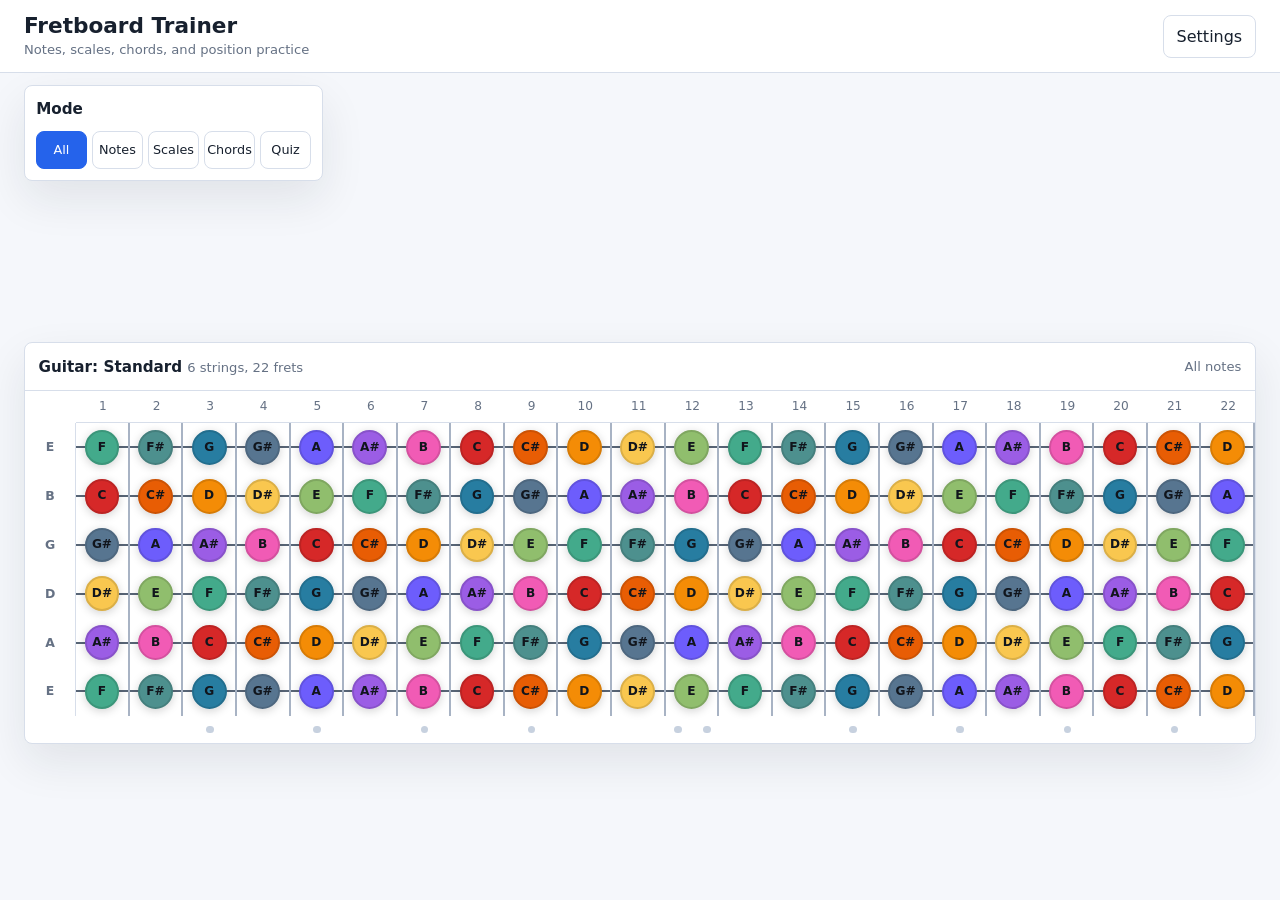
==== index.html @ 0c599ba5 "Add initial implementation of Fretboard Trainer web app - Create index.html with basic structure and" ====
<!doctype html>
<html lang="en">
  <head>
    <meta charset="utf-8">
    <meta name="viewport" content="width=device-width, initial-scale=1">
    <meta name="theme-color" content="#181b22">
    <meta name="description" content="A fast local-first fretboard trainer for guitar, bass, ukulele, and custom stringed instruments.">
    <title>Fretboard Trainer</title>
    <link rel="manifest" href="manifest.webmanifest">
    <link rel="stylesheet" href="styles.css">
    <link rel="icon" href="data:image/svg+xml,%3Csvg xmlns='http://www.w3.org/2000/svg' viewBox='0 0 128 128'%3E%3Crect width='128' height='128' rx='24' fill='%23181b22'/%3E%3Cpath d='M20 39h88M20 55h88M20 73h88M20 89h88' stroke='%23f5f7fb' stroke-width='5' stroke-linecap='round'/%3E%3Cpath d='M35 28v72M59 28v72M83 28v72' stroke='%2395d5b2' stroke-width='4' stroke-linecap='round'/%3E%3Ccircle cx='59' cy='55' r='10' fill='%23ffb703'/%3E%3C/svg%3E">
  </head>
  <body>
    <fretboard-app></fretboard-app>
    <script src="app.js" type="module"></script>
  </body>
</html>
---- styles.css ----
:root {
  color-scheme: light;
  --bg: #f5f7fb;
  --surface: #ffffff;
  --surface-2: #eef2f7;
  --text: #17202e;
  --muted: #657184;
  --border: #d7deea;
  --accent: #2563eb;
  --accent-text: #ffffff;
  --string: #465568;
  --fret: #a8b3c4;
  --marker: #c7d1df;
  --danger: #dc2626;
  --success: #15803d;
  --warning: #b45309;
  --shadow: 0 18px 45px rgba(25, 34, 49, 0.09);
  --radius: 8px;
  --tap: 42px;
  --note-c: #d62828;
  --note-cs: #e85d04;
  --note-d: #f48c06;
  --note-ds: #f9c74f;
  --note-e: #90be6d;
  --note-f: #43aa8b;
  --note-fs: #4d908e;
  --note-g: #277da1;
  --note-gs: #577590;
  --note-a: #6d5dfc;
  --note-as: #9b5de5;
  --note-b: #f15bb5;
}

[data-theme="dark"] {
  color-scheme: dark;
  --bg: #11151c;
  --surface: #181e28;
  --surface-2: #222a36;
  --text: #f4f7fb;
  --muted: #a9b4c2;
  --border: #313b4d;
  --accent: #7dd3fc;
  --accent-text: #0c1118;
  --string: #d6dee9;
  --fret: #5e6b7e;
  --marker: #3a4556;
  --danger: #fb7185;
  --success: #86efac;
  --warning: #fbbf24;
  --shadow: 0 18px 45px rgba(0, 0, 0, 0.22);
}

* {
  box-sizing: border-box;
}

html {
  min-height: 100%;
  background: var(--bg);
}

body {
  min-height: 100vh;
  margin: 0;
  background: var(--bg);
  color: var(--text);
  font-family: Inter, ui-sans-serif, system-ui, -apple-system, BlinkMacSystemFont, "Segoe UI", sans-serif;
  line-height: 1.45;
}

button,
input,
select {
  font: inherit;
}

button,
select,
input[type="text"],
input[type="number"] {
  min-height: var(--tap);
  border: 1px solid var(--border);
  border-radius: var(--radius);
  background: var(--surface);
  color: var(--text);
}

button,
select {
  cursor: pointer;
}

button {
  display: inline-flex;
  align-items: center;
  justify-content: center;
  gap: 0.4rem;
  padding: 0.55rem 0.8rem;
}

button.primary,
button[aria-pressed="true"] {
  border-color: var(--accent);
  background: var(--accent);
  color: var(--accent-text);
}

button.danger {
  border-color: color-mix(in srgb, var(--danger), var(--border) 35%);
  color: var(--danger);
}

button:disabled {
  cursor: not-allowed;
  opacity: 0.55;
}

input,
select {
  width: 100%;
  padding: 0.5rem 0.65rem;
}

label {
  display: grid;
  gap: 0.3rem;
  color: var(--muted);
  font-size: 0.82rem;
  font-weight: 650;
}

:focus-visible {
  outline: 3px solid color-mix(in srgb, var(--accent), transparent 45%);
  outline-offset: 2px;
}

.app-shell {
  display: grid;
  grid-template-rows: auto 1fr;
  min-height: 100vh;
}

.topbar {
  display: flex;
  align-items: center;
  justify-content: space-between;
  gap: 1rem;
  padding: 0.85rem clamp(0.8rem, 2.5vw, 1.5rem);
  border-bottom: 1px solid var(--border);
  background: var(--surface);
  position: sticky;
  top: 0;
  z-index: 5;
}

.brand {
  min-width: 0;
}

.brand h1 {
  margin: 0;
  font-size: clamp(1.05rem, 2vw, 1.35rem);
  line-height: 1.1;
}

.brand p {
  margin: 0.15rem 0 0;
  color: var(--muted);
  font-size: 0.82rem;
}

.top-actions {
  display: flex;
  align-items: center;
  gap: 0.45rem;
}

.content {
  display: grid;
  grid-template-columns: minmax(0, 1fr);
  gap: 0.75rem;
  width: 100%;
  padding: 0.75rem clamp(0.75rem, 2.4vw, 1.5rem) 1.2rem;
}

.controls {
  display: grid;
  grid-template-columns: repeat(auto-fit, minmax(260px, 1fr));
  align-content: start;
  gap: 0.75rem;
}

.panel {
  border: 1px solid var(--border);
  border-radius: var(--radius);
  background: var(--surface);
  box-shadow: var(--shadow);
  padding: 0.7rem;
}

.panel h2,
.panel h3 {
  margin: 0 0 0.7rem;
  font-size: 0.95rem;
}

.compact-grid {
  display: grid;
  grid-template-columns: repeat(2, minmax(0, 1fr));
  gap: 0.65rem;
}

.row {
  display: flex;
  align-items: center;
  gap: 0.55rem;
}

.row > * {
  min-width: 0;
}

.button-row,
.chip-row {
  display: flex;
  flex-wrap: wrap;
  gap: 0.45rem;
}

.segmented {
  display: grid;
  grid-template-columns: repeat(5, minmax(0, 1fr));
  gap: 0.35rem;
}

.segmented button {
  min-height: 38px;
  padding-inline: 0.35rem;
  font-size: 0.8rem;
}

.strings-editor {
  display: grid;
  gap: 0.45rem;
  margin-top: 0.7rem;
}

.string-row {
  display: grid;
  grid-template-columns: 3.6rem minmax(0, 1fr) auto;
  align-items: end;
  gap: 0.45rem;
}

.string-row span {
  align-self: center;
  color: var(--muted);
  font-size: 0.8rem;
}

.note-grid {
  display: grid;
  grid-template-columns: repeat(6, minmax(0, 1fr));
  gap: 0.4rem;
}

.note-chip {
  min-height: 38px;
  padding: 0.4rem;
  border-color: color-mix(in srgb, var(--note-color), var(--border) 55%);
}

.note-chip[aria-pressed="true"] {
  background: var(--note-color);
  border-color: var(--note-color);
  color: #11151c;
  font-weight: 800;
}

.workspace {
  display: grid;
  min-width: 0;
  align-content: start;
  gap: 0.75rem;
}

.fretboard-card {
  border: 1px solid var(--border);
  border-radius: var(--radius);
  background: var(--surface);
  box-shadow: var(--shadow);
  min-width: 0;
  overflow: hidden;
}

.fretboard-toolbar {
  display: flex;
  align-items: center;
  justify-content: space-between;
  gap: 0.75rem;
  padding: 0.75rem 0.85rem;
  border-bottom: 1px solid var(--border);
}

.fretboard-toolbar strong {
  font-size: 0.95rem;
}

.fretboard-toolbar span {
  color: var(--muted);
  font-size: 0.82rem;
}

.fretboard-scroll {
  overflow-x: auto;
  overscroll-behavior-x: contain;
}

.fretboard {
  --fret-count: 22;
  --fret-columns: 22;
  --string-count: 6;
  display: grid;
  grid-template-columns: 3.2rem repeat(var(--fret-columns), minmax(42px, 1fr));
  grid-template-rows: 2rem repeat(var(--string-count), minmax(3.05rem, 1fr)) 1.7rem;
  min-width: min(100%, calc(3.2rem + var(--fret-count) * 42px));
  position: relative;
  isolation: isolate;
}

.fret-number,
.string-name,
.position,
.marker-cell {
  display: grid;
  place-items: center;
}

.fret-number {
  color: var(--muted);
  font-size: 0.76rem;
  border-bottom: 1px solid var(--border);
}

.string-name {
  color: var(--muted);
  font-size: 0.78rem;
  font-weight: 800;
  padding-inline: 0.25rem;
  border-right: 1px solid var(--border);
}

.position {
  min-width: 42px;
  min-height: 3.05rem;
  position: relative;
  border-right: 2px solid var(--fret);
}

.position::before {
  content: "";
  position: absolute;
  left: 0;
  right: 0;
  top: 50%;
  height: 2px;
  transform: translateY(-50%);
  background: var(--string);
  opacity: 0.9;
  z-index: -1;
}

.position.open {
  border-left: 4px solid var(--text);
}

.position button {
  width: 2.18rem;
  height: 2.18rem;
  min-height: 0;
  padding: 0;
  border-radius: 999px;
  border: 2px solid color-mix(in srgb, var(--note-color), #000 12%);
  background: var(--note-color);
  color: #11151c;
  font-size: 0.76rem;
  font-weight: 850;
  box-shadow: 0 2px 10px rgba(0, 0, 0, 0.18);
}

.position button.hidden-note {
  background: var(--surface-2);
  border-color: var(--border);
  color: transparent;
  box-shadow: none;
}

.position button.root {
  outline: 3px solid var(--text);
  outline-offset: 2px;
}

.position button.selected {
  transform: scale(1.08);
  outline: 3px solid var(--accent);
  outline-offset: 2px;
}

.position button.correct {
  background: var(--success);
  border-color: var(--success);
  color: #07110a;
}

.position button.incorrect {
  background: var(--danger);
  border-color: var(--danger);
  color: #21070b;
}

.position button.missed {
  background: var(--warning);
  border-color: var(--warning);
  color: #180f03;
}

.position.empty button {
  visibility: hidden;
}

.marker-cell {
  position: relative;
}

.marker-cell.single::before,
.marker-cell.double::before,
.marker-cell.double::after {
  content: "";
  width: 0.48rem;
  height: 0.48rem;
  border-radius: 999px;
  background: var(--marker);
}

.marker-cell.double {
  grid-template-columns: repeat(2, auto);
  gap: 0.28rem;
}

.quiz-status {
  display: grid;
  gap: 0.45rem;
  color: var(--muted);
}

.score {
  font-weight: 800;
  color: var(--text);
}

.stat-grid {
  display: grid;
  grid-template-columns: repeat(3, minmax(0, 1fr));
  gap: 0.45rem;
}

.stat {
  border: 1px solid var(--border);
  border-radius: var(--radius);
  padding: 0.45rem;
  background: var(--surface-2);
}

.stat b {
  display: block;
  color: var(--text);
}

.modal-backdrop {
  position: fixed;
  inset: 0;
  z-index: 20;
  display: grid;
  place-items: center;
  padding: 1rem;
  background: rgba(4, 8, 15, 0.62);
}

.settings-modal {
  width: min(760px, 100%);
  max-height: min(88vh, 760px);
  overflow: auto;
  border: 1px solid var(--border);
  border-radius: var(--radius);
  background: var(--surface);
  color: var(--text);
  box-shadow: 0 28px 80px rgba(0, 0, 0, 0.32);
  padding: 0.9rem;
}

.modal-header {
  display: flex;
  align-items: center;
  justify-content: space-between;
  gap: 0.75rem;
  margin-bottom: 0.75rem;
}

.modal-header h2 {
  margin: 0;
  font-size: 1.05rem;
}

.display-settings {
  display: flex;
  flex-wrap: wrap;
  gap: 0.5rem;
  margin-bottom: 0.75rem;
}

.settings-modal .panel {
  box-shadow: none;
  padding: 0;
  border: 0;
}

.sr-only {
  position: absolute;
  width: 1px;
  height: 1px;
  padding: 0;
  margin: -1px;
  overflow: hidden;
  clip: rect(0, 0, 0, 0);
  white-space: nowrap;
  border: 0;
}

@media (max-width: 900px) {
  .controls {
    grid-template-columns: repeat(2, minmax(0, 1fr));
  }

  .controls > * {
    min-width: 0;
  }
}

@media (max-width: 640px) {
  .topbar {
    align-items: flex-start;
    flex-direction: column;
  }

  .top-actions,
  .controls {
    width: 100%;
  }

  .controls,
  .compact-grid,
  .segmented {
    grid-template-columns: 1fr;
  }

  .note-grid {
    grid-template-columns: repeat(4, minmax(0, 1fr));
  }

  .fretboard {
    grid-template-columns: 2.6rem repeat(var(--fret-columns), minmax(38px, 1fr));
  }
}

@media (orientation: landscape) and (max-height: 620px) {
  .topbar {
    position: static;
    padding-block: 0.55rem;
  }

  .content {
    padding-block: 0.55rem;
  }

  .panel {
    padding: 0.55rem;
  }

  .fretboard {
    grid-template-rows: 1.55rem repeat(var(--string-count), minmax(2.45rem, 1fr)) 1.3rem;
  }

  .position {
    min-height: 2.45rem;
  }
}

@media (prefers-reduced-motion: reduce) {
  *,
  *::before,
  *::after {
    scroll-behavior: auto !important;
    transition-duration: 0.001ms !important;
    animation-duration: 0.001ms !important;
  }
}
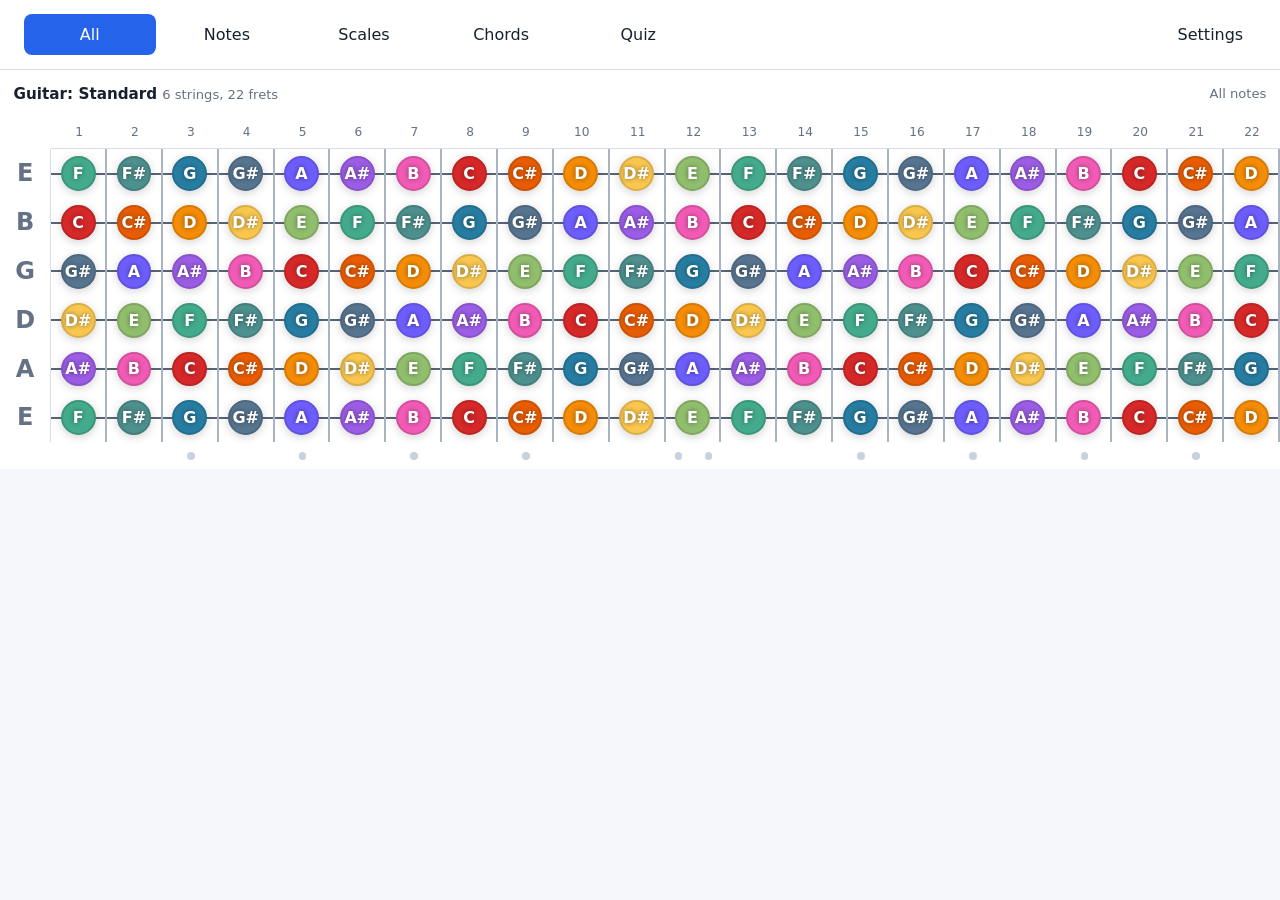
==== commit 789ab438: "Refactor project structure and update metadata for Axe branding" ====
--- a/index.html
+++ b/index.html
@@ -1,14 +1,16 @@
 <!doctype html>
 <html lang="en">
   <head>
-    <meta charset="utf-8">
-    <meta name="viewport" content="width=device-width, initial-scale=1">
-    <meta name="theme-color" content="#181b22">
-    <meta name="description" content="A fast local-first fretboard trainer for guitar, bass, ukulele, and custom stringed instruments.">
-    <title>Fretboard Trainer</title>
-    <link rel="manifest" href="manifest.webmanifest">
-    <link rel="stylesheet" href="styles.css">
-    <link rel="icon" href="data:image/svg+xml,%3Csvg xmlns='http://www.w3.org/2000/svg' viewBox='0 0 128 128'%3E%3Crect width='128' height='128' rx='24' fill='%23181b22'/%3E%3Cpath d='M20 39h88M20 55h88M20 73h88M20 89h88' stroke='%23f5f7fb' stroke-width='5' stroke-linecap='round'/%3E%3Cpath d='M35 28v72M59 28v72M83 28v72' stroke='%2395d5b2' stroke-width='4' stroke-linecap='round'/%3E%3Ccircle cx='59' cy='55' r='10' fill='%23ffb703'/%3E%3C/svg%3E">
+    <meta charset="utf-8" />
+    <meta name="viewport" content="width=device-width, initial-scale=1" />
+    <meta name="theme-color" content="#181b22" />
+    <meta name="description" content="A fast local-first fretboard trainer for guitar, bass, ukulele, and custom stringed instruments." />
+    <title>Axe - Fretboard Trainer</title>
+    <link rel="manifest" href="manifest.webmanifest" />
+    <link rel="stylesheet" href="styles.css" />
+    <link
+      rel="icon"
+      href="data:image/svg+xml,%3Csvg xmlns='http://www.w3.org/2000/svg' viewBox='0 0 128 128'%3E%3Crect width='128' height='128' rx='24' fill='%23181b22'/%3E%3Cpath d='M20 39h88M20 55h88M20 73h88M20 89h88' stroke='%23f5f7fb' stroke-width='5' stroke-linecap='round'/%3E%3Cpath d='M35 28v72M59 28v72M83 28v72' stroke='%2395d5b2' stroke-width='4' stroke-linecap='round'/%3E%3Ccircle cx='59' cy='55' r='10' fill='%23ffb703'/%3E%3C/svg%3E" />
   </head>
   <body>
     <fretboard-app></fretboard-app>
--- a/styles.css
+++ b/styles.css
@@ -64,7 +64,14 @@
   margin: 0;
   background: var(--bg);
   color: var(--text);
-  font-family: Inter, ui-sans-serif, system-ui, -apple-system, BlinkMacSystemFont, "Segoe UI", sans-serif;
+  font-family:
+    Inter,
+    ui-sans-serif,
+    system-ui,
+    -apple-system,
+    BlinkMacSystemFont,
+    "Segoe UI",
+    sans-serif;
   line-height: 1.45;
 }
 
@@ -153,20 +160,14 @@
   z-index: 5;
 }
 
-.brand {
-  min-width: 0;
-}
-
-.brand h1 {
-  margin: 0;
-  font-size: clamp(1.05rem, 2vw, 1.35rem);
-  line-height: 1.1;
-}
-
-.brand p {
-  margin: 0.15rem 0 0;
-  color: var(--muted);
-  font-size: 0.82rem;
+.topbar mode-selector {
+  display: block;
+  flex: 1 1 auto;
+  min-width: min(100%, 320px);
+}
+
+.topbar button {
+  border: none;
 }
 
 .top-actions {
@@ -176,11 +177,7 @@
 }
 
 .content {
-  display: grid;
-  grid-template-columns: minmax(0, 1fr);
-  gap: 0.75rem;
   width: 100%;
-  padding: 0.75rem clamp(0.75rem, 2.4vw, 1.5rem) 1.2rem;
 }
 
 .controls {
@@ -190,9 +187,11 @@
   gap: 0.75rem;
 }
 
+.controls > :empty {
+  display: none;
+}
+
 .panel {
-  border: 1px solid var(--border);
-  border-radius: var(--radius);
   background: var(--surface);
   box-shadow: var(--shadow);
   padding: 0.7rem;
@@ -202,6 +201,10 @@
 .panel h3 {
   margin: 0 0 0.7rem;
   font-size: 0.95rem;
+}
+
+.panel h2 {
+  display: none;
 }
 
 .compact-grid {
@@ -231,12 +234,21 @@
   display: grid;
   grid-template-columns: repeat(5, minmax(0, 1fr));
   gap: 0.35rem;
+  width: min(680px, 100%);
 }
 
 .segmented button {
   min-height: 38px;
   padding-inline: 0.35rem;
-  font-size: 0.8rem;
+}
+
+note-filter,
+scale-panel,
+chord-panel,
+quiz-panel,
+tuning-panel,
+fretboard-view {
+  display: block;
 }
 
 .strings-editor {
@@ -260,7 +272,7 @@
 
 .note-grid {
   display: grid;
-  grid-template-columns: repeat(6, minmax(0, 1fr));
+  grid-template-columns: repeat(12, minmax(0, 1fr));
   gap: 0.4rem;
 }
 
@@ -273,7 +285,8 @@
 .note-chip[aria-pressed="true"] {
   background: var(--note-color);
   border-color: var(--note-color);
-  color: #11151c;
+  color: #fff;
+  text-shadow: 0px 0px 5px #0000007b;
   font-weight: 800;
 }
 
@@ -285,10 +298,7 @@
 }
 
 .fretboard-card {
-  border: 1px solid var(--border);
-  border-radius: var(--radius);
   background: var(--surface);
-  box-shadow: var(--shadow);
   min-width: 0;
   overflow: hidden;
 }
@@ -299,7 +309,6 @@
   justify-content: space-between;
   gap: 0.75rem;
   padding: 0.75rem 0.85rem;
-  border-bottom: 1px solid var(--border);
 }
 
 .fretboard-toolbar strong {
@@ -344,7 +353,7 @@
 
 .string-name {
   color: var(--muted);
-  font-size: 0.78rem;
+  font-size: 1.5rem;
   font-weight: 800;
   padding-inline: 0.25rem;
   border-right: 1px solid var(--border);
@@ -382,10 +391,11 @@
   border-radius: 999px;
   border: 2px solid color-mix(in srgb, var(--note-color), #000 12%);
   background: var(--note-color);
-  color: #11151c;
-  font-size: 0.76rem;
+  color: #ffffff;
+  font-size: 1rem;
   font-weight: 850;
   box-shadow: 0 2px 10px rgba(0, 0, 0, 0.18);
+  text-shadow: 0px 0px 5px #0000007b;
 }
 
 .position button.hidden-note {
@@ -536,16 +546,6 @@
   border: 0;
 }
 
-@media (max-width: 900px) {
-  .controls {
-    grid-template-columns: repeat(2, minmax(0, 1fr));
-  }
-
-  .controls > * {
-    min-width: 0;
-  }
-}
-
 @media (max-width: 640px) {
   .topbar {
     align-items: flex-start;
@@ -553,13 +553,13 @@
   }
 
   .top-actions,
+  .topbar mode-selector,
   .controls {
     width: 100%;
   }
 
   .controls,
-  .compact-grid,
-  .segmented {
+  .compact-grid {
     grid-template-columns: 1fr;
   }
 
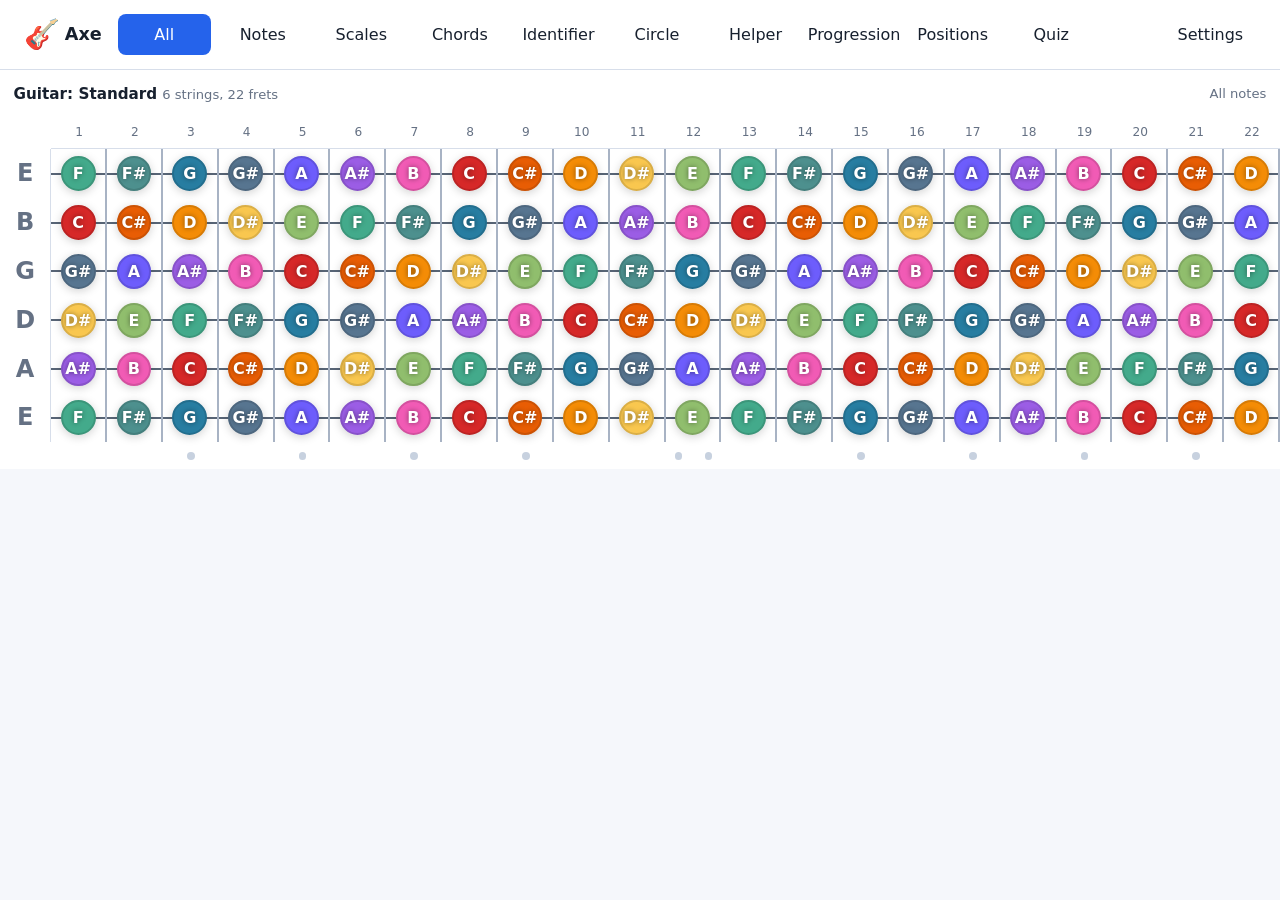
==== commit f6abe3fb: "Add mode labels and improve UI for mobile display; update cache version and styles" ====
--- a/index.html
+++ b/index.html
@@ -5,15 +5,15 @@
     <meta name="viewport" content="width=device-width, initial-scale=1" />
     <meta name="theme-color" content="#181b22" />
     <meta name="description" content="A fast local-first fretboard trainer for guitar, bass, ukulele, and custom stringed instruments." />
-    <title>Axe - Fretboard Trainer</title>
+    <title>Axe</title>
     <link rel="manifest" href="manifest.webmanifest" />
-    <link rel="stylesheet" href="styles.css" />
+    <link rel="stylesheet" href="styles.css?v=9" />
     <link
       rel="icon"
-      href="data:image/svg+xml,%3Csvg xmlns='http://www.w3.org/2000/svg' viewBox='0 0 128 128'%3E%3Crect width='128' height='128' rx='24' fill='%23181b22'/%3E%3Cpath d='M20 39h88M20 55h88M20 73h88M20 89h88' stroke='%23f5f7fb' stroke-width='5' stroke-linecap='round'/%3E%3Cpath d='M35 28v72M59 28v72M83 28v72' stroke='%2395d5b2' stroke-width='4' stroke-linecap='round'/%3E%3Ccircle cx='59' cy='55' r='10' fill='%23ffb703'/%3E%3C/svg%3E" />
+      href="data:image/svg+xml,<svg xmlns=%22http://www.w3.org/2000/svg%22 viewBox=%220 0 100 100%22><text y=%22.9em%22 font-size=%2290%22>🎸</text></svg>" />
   </head>
   <body>
     <fretboard-app></fretboard-app>
-    <script src="app.js" type="module"></script>
+    <script src="app.js?v=9" type="module"></script>
   </body>
 </html>
--- a/styles.css
+++ b/styles.css
@@ -62,6 +62,7 @@
 body {
   min-height: 100vh;
   margin: 0;
+  overflow-x: hidden;
   background: var(--bg);
   color: var(--text);
   font-family:
@@ -160,6 +161,43 @@
   z-index: 5;
 }
 
+.brand {
+  display: inline-flex;
+  align-items: center;
+  flex: 0 0 auto;
+  gap: 0.55rem;
+  color: var(--text);
+  font-weight: 800;
+}
+
+.brand-mark {
+  display: inline-grid;
+  width: 2rem;
+  height: 2rem;
+  place-items: center;
+  color: var(--accent-text);
+  font-size: 1.8rem;
+  line-height: 1;
+}
+
+.brand-name {
+  font-size: 1.1rem;
+  letter-spacing: 0;
+}
+
+.brand-name-mobile {
+  display: none;
+}
+
+.top-menu {
+  display: flex;
+  align-items: center;
+  justify-content: flex-end;
+  flex: 1 1 auto;
+  min-width: 0;
+  gap: 1rem;
+}
+
 .topbar mode-selector {
   display: block;
   flex: 1 1 auto;
@@ -176,8 +214,26 @@
   gap: 0.45rem;
 }
 
+.menu-toggle {
+  display: none;
+  width: var(--tap);
+  height: var(--tap);
+  padding: 0;
+  flex: 0 0 auto;
+}
+
+.menu-toggle span {
+  display: block;
+  width: 1.25rem;
+  height: 2px;
+  border-radius: 999px;
+  background: currentColor;
+}
+
 .content {
   width: 100%;
+  min-width: 0;
+  max-width: 100%;
 }
 
 .controls {
@@ -185,6 +241,7 @@
   grid-template-columns: repeat(auto-fit, minmax(260px, 1fr));
   align-content: start;
   gap: 0.75rem;
+  max-width: 100%;
 }
 
 .controls > :empty {
@@ -232,9 +289,9 @@
 
 .segmented {
   display: grid;
-  grid-template-columns: repeat(5, minmax(0, 1fr));
+  grid-template-columns: repeat(10, minmax(0, 1fr));
   gap: 0.35rem;
-  width: min(680px, 100%);
+  width: min(980px, 100%);
 }
 
 .segmented button {
@@ -245,10 +302,23 @@
 note-filter,
 scale-panel,
 chord-panel,
+chord-identifier-panel,
+circle-of-fifths-panel,
+chord-helper-panel,
+progression-builder-panel,
+position-panel,
 quiz-panel,
 tuning-panel,
 fretboard-view {
   display: block;
+}
+
+fretboard-view,
+.fretboard-card,
+.fretboard-scroll {
+  width: 100%;
+  min-width: 0;
+  max-width: 100%;
 }
 
 .strings-editor {
@@ -307,6 +377,7 @@
   display: flex;
   align-items: center;
   justify-content: space-between;
+  flex-wrap: wrap;
   gap: 0.75rem;
   padding: 0.75rem 0.85rem;
 }
@@ -357,6 +428,42 @@
   font-weight: 800;
   padding-inline: 0.25rem;
   border-right: 1px solid var(--border);
+}
+
+.string-name.open-selected {
+  background: color-mix(in srgb, var(--accent), var(--surface) 78%);
+  color: var(--text);
+  box-shadow: inset -4px 0 0 var(--accent);
+}
+
+.string-name.identifier-headstock {
+  width: 100%;
+  height: 100%;
+  min-height: 3.05rem;
+  border: 0;
+  border-right: 1px solid var(--border);
+  border-radius: 0;
+  background: transparent;
+  box-shadow: none;
+  cursor: pointer;
+}
+
+.string-name.identifier-headstock:hover,
+.string-name.identifier-headstock:focus-visible {
+  background: var(--surface-2);
+  color: var(--text);
+}
+
+.string-name.identifier-headstock.open-selected {
+  background: color-mix(in srgb, var(--accent), var(--surface) 78%);
+  color: var(--text);
+  box-shadow: inset -4px 0 0 var(--accent);
+}
+
+.string-name.muted-selected {
+  background: color-mix(in srgb, var(--danger), var(--surface) 82%);
+  color: var(--text);
+  box-shadow: inset -4px 0 0 var(--danger);
 }
 
 .position {
@@ -410,10 +517,45 @@
   outline-offset: 2px;
 }
 
+.position.position-boundary {
+  box-shadow:
+    inset 3px 0 0 var(--accent),
+    inset -3px 0 0 var(--accent);
+}
+
+.position.position-in-range {
+  background: color-mix(in srgb, var(--accent), transparent 92%);
+}
+
+.position.position-out-of-range button,
+.position button.position-muted {
+  opacity: 0.38;
+  filter: saturate(0.55);
+}
+
+.position button.position-root {
+  outline-color: var(--accent);
+  box-shadow:
+    0 2px 10px rgba(0, 0, 0, 0.18),
+    0 0 0 4px color-mix(in srgb, var(--accent), transparent 70%);
+}
+
+.position button.position-interval {
+  font-size: 0.82rem;
+  letter-spacing: 0;
+}
+
 .position button.selected {
   transform: scale(1.08);
   outline: 3px solid var(--accent);
   outline-offset: 2px;
+}
+
+.position button.identifier-selected {
+  background: var(--accent);
+  border-color: var(--accent);
+  color: var(--accent-text);
+  text-shadow: none;
 }
 
 .position button.correct {
@@ -461,6 +603,526 @@
   display: grid;
   gap: 0.45rem;
   color: var(--muted);
+}
+
+.helper-list,
+.toggle-row {
+  margin-top: 0.75rem;
+}
+
+.helper-list {
+  display: grid;
+  gap: 0.45rem;
+}
+
+.helper-list strong {
+  font-size: 0.85rem;
+}
+
+.info-chip {
+  display: inline-flex;
+  align-items: center;
+  min-height: 2rem;
+  border: 1px solid var(--border);
+  border-radius: var(--radius);
+  background: var(--surface-2);
+  padding: 0.25rem 0.5rem;
+  color: var(--text);
+  font-size: 0.85rem;
+  font-weight: 750;
+}
+
+.toggle-row {
+  grid-template-columns: auto minmax(0, 1fr);
+  align-items: center;
+  color: var(--text);
+}
+
+.toggle-row input {
+  width: 1.1rem;
+  min-height: 1.1rem;
+  margin: 0;
+}
+
+.circle-panel {
+  grid-column: 1 / -1;
+}
+
+.circle-layout {
+  display: grid;
+  grid-template-columns: minmax(260px, 420px) minmax(280px, 1fr);
+  align-items: center;
+  gap: clamp(0.85rem, 2vw, 1.3rem);
+}
+
+.circle-diagram {
+  width: min(100%, 420px);
+  aspect-ratio: 1;
+  display: block;
+  margin-inline: auto;
+}
+
+.circle-ring,
+.circle-inner-ring {
+  fill: none;
+  stroke: var(--border);
+  stroke-width: 2;
+}
+
+.circle-inner-ring {
+  stroke-dasharray: 5 6;
+}
+
+.circle-key {
+  cursor: pointer;
+  color: var(--text);
+}
+
+.circle-key circle {
+  fill: var(--surface);
+  stroke: var(--border);
+  stroke-width: 2;
+  transition:
+    fill 160ms ease,
+    stroke 160ms ease,
+    transform 160ms ease;
+}
+
+.circle-key .minor-node {
+  fill: var(--surface-2);
+}
+
+.circle-key text {
+  fill: currentColor;
+  font-size: 1rem;
+  font-weight: 850;
+  pointer-events: none;
+}
+
+.circle-key .minor-label {
+  fill: var(--muted);
+  font-size: 0.68rem;
+  font-weight: 800;
+}
+
+.circle-key:hover circle,
+.circle-key:focus-visible circle {
+  stroke: var(--accent);
+}
+
+.circle-key.selected {
+  color: var(--accent-text);
+}
+
+.circle-key.selected circle {
+  fill: var(--accent);
+  stroke: var(--accent);
+}
+
+.circle-key.selected .minor-node {
+  fill: color-mix(in srgb, var(--accent), var(--surface) 18%);
+}
+
+.circle-key.selected .minor-label {
+  fill: var(--accent-text);
+}
+
+.circle-center-title,
+.circle-center-key {
+  fill: var(--muted);
+  font-weight: 800;
+}
+
+.circle-center-title {
+  font-size: 0.78rem;
+  text-transform: uppercase;
+}
+
+.circle-center-key {
+  fill: var(--text);
+  font-size: 2rem;
+}
+
+.key-summary {
+  display: grid;
+  gap: 0.65rem;
+}
+
+.summary-grid {
+  display: grid;
+  grid-template-columns: repeat(2, minmax(0, 1fr));
+  gap: 0.65rem;
+}
+
+.summary-block {
+  display: grid;
+  gap: 0.28rem;
+  border: 1px solid var(--border);
+  border-radius: var(--radius);
+  background: var(--surface-2);
+  padding: 0.65rem;
+}
+
+.summary-block.wide {
+  grid-column: 1 / -1;
+}
+
+.summary-block span {
+  color: var(--muted);
+  font-size: 0.78rem;
+  font-weight: 750;
+}
+
+.summary-block strong {
+  color: var(--text);
+  font-size: 0.95rem;
+}
+
+.chord-grid {
+  display: grid;
+  grid-template-columns: repeat(auto-fit, minmax(5.5rem, 1fr));
+  gap: 0.35rem;
+}
+
+.summary-chords {
+  display: flex;
+  flex-wrap: wrap;
+  gap: 0.4rem;
+}
+
+.chord-grid button,
+.summary-chords button {
+  display: flex;
+  align-items: center;
+  justify-content: space-between;
+  gap: 0.45rem;
+  border: 1px solid var(--border);
+  border-radius: var(--radius);
+  background: var(--surface);
+  padding: 0.38rem 0.48rem;
+  color: var(--text);
+  font-size: 0.85rem;
+  font-weight: 850;
+}
+
+.summary-chords button {
+  min-height: 2.25rem;
+}
+
+.chord-grid button[aria-pressed="true"],
+.summary-chords button[aria-pressed="true"] {
+  border-color: var(--accent);
+  background: var(--accent);
+  color: var(--accent-text);
+}
+
+.chord-grid b,
+.summary-chords b {
+  color: var(--muted);
+}
+
+.chord-grid button[aria-pressed="true"] b,
+.summary-chords button[aria-pressed="true"] b {
+  color: var(--accent-text);
+}
+
+.summary-block .summary-chords span,
+.summary-block .chord-grid span {
+  color: inherit;
+  font-size: inherit;
+  font-weight: inherit;
+}
+
+.chord-helper-panel {
+  grid-column: 1 / -1;
+}
+
+.progression-builder-panel {
+  grid-column: 1 / -1;
+}
+
+.position-panel {
+  grid-column: 1 / -1;
+}
+
+.chord-identifier-panel {
+  grid-column: 1 / -1;
+}
+
+.identifier-results,
+.identifier-facts,
+.identifier-alternatives,
+.identifier-saved {
+  display: grid;
+  gap: 0.55rem;
+}
+
+.identifier-alternatives p {
+  color: var(--muted);
+  font-size: 0.82rem;
+}
+
+.identifier-facts {
+  grid-template-columns: repeat(4, minmax(0, 1fr));
+}
+
+.identifier-alternatives {
+  border: 1px solid var(--border);
+  border-radius: var(--radius);
+  background: var(--surface-2);
+  padding: 0.55rem;
+}
+
+.identifier-alternatives strong {
+  font-size: 0.85rem;
+}
+
+.identifier-alternatives ol,
+.identifier-alternatives p {
+  margin: 0.35rem 0 0;
+}
+
+.identifier-alternatives ol {
+  padding-left: 1.25rem;
+}
+
+.identifier-actions {
+  margin-top: 0.75rem;
+}
+
+.identifier-saved > strong {
+  font-size: 0.85rem;
+}
+
+.position-controls {
+  grid-template-columns: repeat(5, minmax(140px, 1fr));
+}
+
+.position-toggle-row {
+  margin-top: 0.75rem;
+}
+
+.helper-controls {
+  grid-template-columns: repeat(4, minmax(160px, 1fr));
+}
+
+.function-strip {
+  display: grid;
+  grid-template-columns: repeat(4, minmax(0, 1fr));
+  gap: 0.45rem;
+  margin-top: 0.75rem;
+}
+
+.function-strip span {
+  border: 1px solid var(--border);
+  border-radius: var(--radius);
+  background: var(--surface-2);
+  padding: 0.5rem;
+  color: var(--muted);
+  font-size: 0.8rem;
+  font-weight: 700;
+}
+
+.progression-list {
+  display: grid;
+  grid-template-columns: repeat(auto-fit, minmax(280px, 1fr));
+  gap: 0.65rem;
+  margin-top: 0.75rem;
+}
+
+.progression-card {
+  display: grid;
+  gap: 0.55rem;
+  border: 1px solid var(--border);
+  border-radius: var(--radius);
+  background: var(--surface);
+  padding: 0.7rem;
+}
+
+.progression-head {
+  display: flex;
+  align-items: center;
+  justify-content: space-between;
+  gap: 0.55rem;
+}
+
+.progression-head strong {
+  font-size: 0.96rem;
+}
+
+.progression-head span {
+  border: 1px solid var(--border);
+  border-radius: var(--radius);
+  background: var(--surface-2);
+  padding: 0.18rem 0.42rem;
+  color: var(--muted);
+  font-size: 0.76rem;
+  font-weight: 800;
+}
+
+.progression-chords {
+  display: flex;
+  flex-wrap: wrap;
+  gap: 0.4rem;
+}
+
+.progression-chords button {
+  min-width: 3.2rem;
+  min-height: 2.25rem;
+  border: 1px solid color-mix(in srgb, var(--accent), var(--border) 55%);
+  border-radius: var(--radius);
+  background: color-mix(in srgb, var(--accent), var(--surface) 86%);
+  padding: 0.35rem 0.48rem;
+  text-align: center;
+  color: var(--text);
+  font-weight: 850;
+}
+
+.progression-chords button[aria-pressed="true"] {
+  border-color: var(--accent);
+  background: var(--accent);
+  color: var(--accent-text);
+}
+
+.progression-card p {
+  margin: 0;
+  color: var(--text);
+  font-size: 0.9rem;
+}
+
+.progression-meta {
+  display: grid;
+  gap: 0.4rem;
+  margin: 0;
+}
+
+.progression-meta div {
+  display: grid;
+  gap: 0.1rem;
+}
+
+.progression-meta dt {
+  color: var(--muted);
+  font-size: 0.74rem;
+  font-weight: 800;
+}
+
+.progression-meta dd {
+  margin: 0;
+  color: var(--text);
+  font-size: 0.84rem;
+}
+
+.progression-controls {
+  grid-template-columns: repeat(2, minmax(160px, 1fr));
+}
+
+.builder-chord-row {
+  display: grid;
+  grid-template-columns: repeat(auto-fit, minmax(7rem, 1fr));
+  gap: 0.55rem;
+  margin-top: 0.75rem;
+}
+
+.builder-chord-card {
+  display: grid;
+  justify-items: start;
+  gap: 0.18rem;
+  min-height: 5.25rem;
+  border: 1px solid var(--border);
+  border-radius: var(--radius);
+  background: var(--surface);
+  padding: 0.65rem;
+  color: var(--text);
+  text-align: left;
+}
+
+.builder-chord-card[aria-current="true"] {
+  border-color: var(--accent);
+  background: color-mix(in srgb, var(--accent), var(--surface) 84%);
+  box-shadow: inset 0 0 0 2px var(--accent);
+}
+
+.builder-chord-card b {
+  font-size: 1rem;
+}
+
+.builder-chord-card span {
+  font-weight: 850;
+}
+
+.builder-chord-card small {
+  color: var(--muted);
+  font-weight: 750;
+}
+
+.builder-actions {
+  display: flex;
+  flex-wrap: wrap;
+  align-items: end;
+  gap: 0.45rem;
+  margin-top: 0.75rem;
+}
+
+.builder-actions label {
+  min-width: min(12rem, 100%);
+}
+
+.suggestion-row,
+.saved-progressions {
+  display: grid;
+  gap: 0.45rem;
+  margin-top: 0.75rem;
+}
+
+.suggestion-row > strong {
+  font-size: 0.85rem;
+}
+
+.suggestion-row button {
+  min-height: 2.2rem;
+}
+
+.explanation-grid {
+  display: grid;
+  grid-template-columns: repeat(2, minmax(0, 1fr));
+  gap: 0.65rem;
+  margin-top: 0.75rem;
+}
+
+.summary-block p {
+  margin: 0;
+  color: var(--text);
+  font-size: 0.88rem;
+}
+
+.saved-list {
+  display: grid;
+  gap: 0.45rem;
+}
+
+.saved-progression {
+  display: flex;
+  align-items: center;
+  justify-content: space-between;
+  gap: 0.7rem;
+  border: 1px solid var(--border);
+  border-radius: var(--radius);
+  background: var(--surface-2);
+  padding: 0.55rem;
+}
+
+.saved-progression div:first-child {
+  display: grid;
+  gap: 0.1rem;
+  min-width: 0;
+}
+
+.saved-progression span,
+.saved-progressions p {
+  margin: 0;
+  color: var(--muted);
+  font-size: 0.82rem;
 }
 
 .score {
@@ -546,10 +1208,41 @@
   border: 0;
 }
 
-@media (max-width: 640px) {
+@media (max-width: 860px) {
   .topbar {
-    align-items: flex-start;
+    flex-wrap: wrap;
+    gap: 0.75rem;
+  }
+
+  .menu-toggle {
+    display: inline-flex;
     flex-direction: column;
+    gap: 0.25rem;
+  }
+
+  .brand-name-desktop {
+    display: none;
+  }
+
+  .brand-name-mobile {
+    display: inline;
+  }
+
+  .top-menu {
+    display: none;
+    width: 100%;
+    flex: 1 0 100%;
+    align-items: stretch;
+    flex-direction: column;
+    gap: 0.65rem;
+  }
+
+  .top-menu.is-open {
+    display: flex;
+  }
+
+  .top-actions {
+    justify-content: flex-end;
   }
 
   .top-actions,
@@ -558,6 +1251,12 @@
     width: 100%;
   }
 
+  .segmented {
+    grid-template-columns: repeat(3, minmax(0, 1fr));
+  }
+}
+
+@media (max-width: 640px) {
   .controls,
   .compact-grid {
     grid-template-columns: 1fr;
@@ -565,6 +1264,26 @@
 
   .note-grid {
     grid-template-columns: repeat(4, minmax(0, 1fr));
+  }
+
+  .circle-layout,
+  .summary-grid,
+  .identifier-facts,
+  .helper-controls,
+  .position-controls,
+  .function-strip,
+  .progression-controls,
+  .explanation-grid {
+    grid-template-columns: 1fr;
+  }
+
+  .saved-progression {
+    align-items: stretch;
+    flex-direction: column;
+  }
+
+  .circle-key .minor-label {
+    font-size: 0.58rem;
   }
 
   .fretboard {
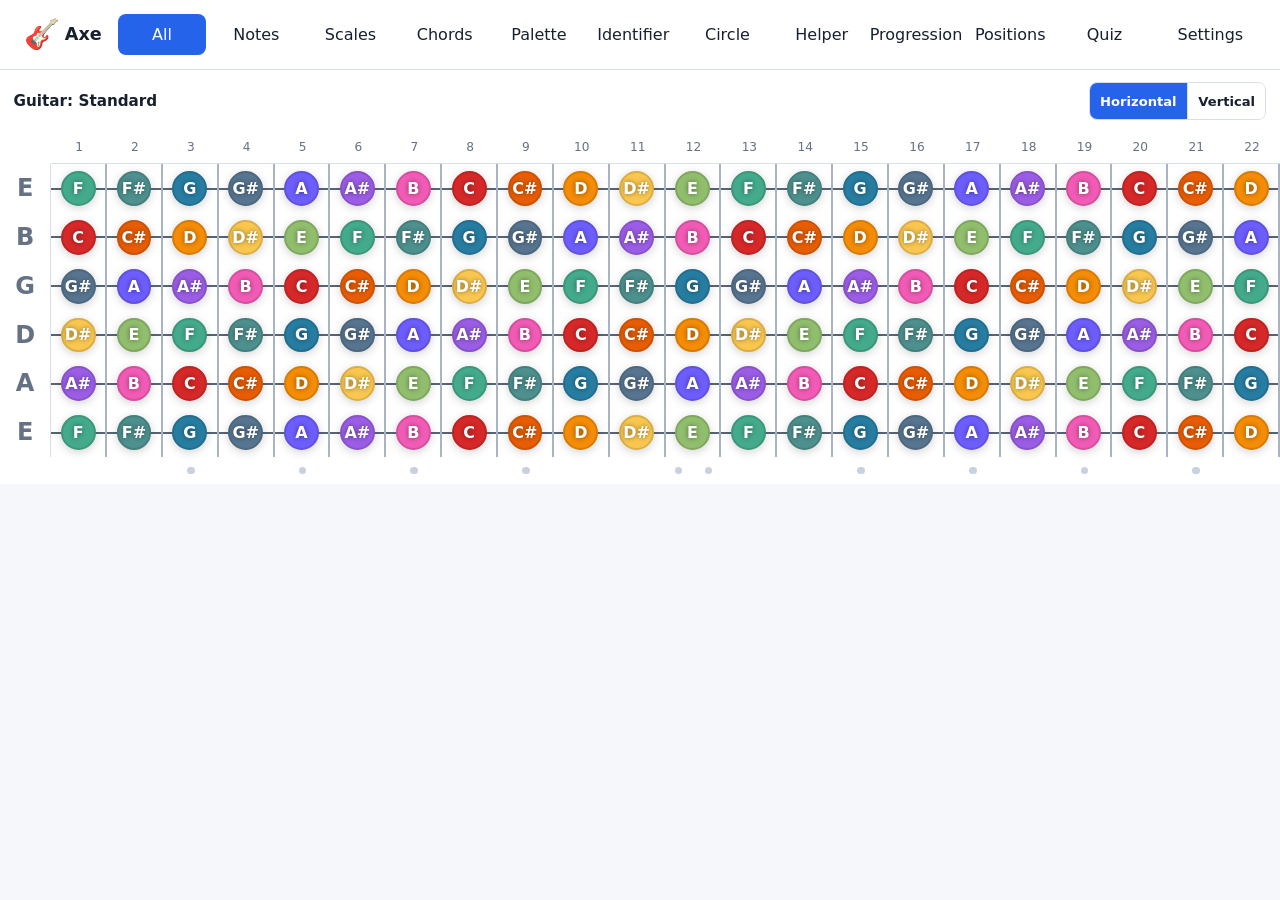
==== commit 28318288: "Add chord palette feature with UI enhancements; update styles and service worker cache" ====
--- a/index.html
+++ b/index.html
@@ -7,13 +7,13 @@
     <meta name="description" content="A fast local-first fretboard trainer for guitar, bass, ukulele, and custom stringed instruments." />
     <title>Axe</title>
     <link rel="manifest" href="manifest.webmanifest" />
-    <link rel="stylesheet" href="styles.css?v=9" />
+    <link rel="stylesheet" href="styles.css?v=10" />
     <link
       rel="icon"
       href="data:image/svg+xml,<svg xmlns=%22http://www.w3.org/2000/svg%22 viewBox=%220 0 100 100%22><text y=%22.9em%22 font-size=%2290%22>🎸</text></svg>" />
   </head>
   <body>
     <fretboard-app></fretboard-app>
-    <script src="app.js?v=9" type="module"></script>
+    <script src="app.js?v=10" type="module"></script>
   </body>
 </html>
--- a/styles.css
+++ b/styles.css
@@ -289,9 +289,9 @@
 
 .segmented {
   display: grid;
-  grid-template-columns: repeat(10, minmax(0, 1fr));
+  grid-template-columns: repeat(11, minmax(0, 1fr));
   gap: 0.35rem;
-  width: min(980px, 100%);
+  width: min(1080px, 100%);
 }
 
 .segmented button {
@@ -302,6 +302,7 @@
 note-filter,
 scale-panel,
 chord-panel,
+chord-palette-panel,
 chord-identifier-panel,
 circle-of-fifths-panel,
 chord-helper-panel,
@@ -360,6 +361,134 @@
   font-weight: 800;
 }
 
+chord-palette-panel {
+  grid-column: 1 / -1;
+}
+
+.chord-palette-panel {
+  display: grid;
+  gap: 0.7rem;
+}
+
+.palette-controls {
+  display: grid;
+  grid-template-columns: minmax(7rem, 0.8fr) minmax(9rem, 1fr) minmax(14rem, 1.5fr) auto;
+  align-items: end;
+  gap: 0.65rem;
+}
+
+.palette-controls button {
+  min-width: 9rem;
+}
+
+.palette-summary {
+  display: flex;
+  align-items: center;
+  justify-content: space-between;
+  flex-wrap: wrap;
+  gap: 0.45rem;
+  color: var(--muted);
+  font-size: 0.86rem;
+}
+
+.palette-summary strong {
+  color: var(--text);
+}
+
+.palette-scroll {
+  max-width: 100%;
+  overflow-x: auto;
+  border: 1px solid var(--border);
+  border-radius: var(--radius);
+}
+
+.palette-grid {
+  display: grid;
+  grid-template-columns: repeat(var(--palette-columns), minmax(8rem, 1fr));
+  min-width: min(100%, calc(7 * 8rem));
+  background: var(--border);
+  gap: 1px;
+}
+
+.palette-degree,
+.palette-cell {
+  min-height: 3.15rem;
+  border: 0;
+  border-radius: 0;
+  background: var(--surface-2);
+}
+
+.palette-degree {
+  display: grid;
+  align-content: center;
+  justify-items: center;
+  gap: 0.05rem;
+  color: var(--muted);
+  font-size: 0.78rem;
+  font-weight: 750;
+}
+
+.palette-degree b {
+  color: var(--text);
+  font-size: 0.96rem;
+}
+
+.palette-cell {
+  width: 100%;
+  color: var(--text);
+  font-size: 1rem;
+  font-weight: 750;
+}
+
+.palette-cell[aria-pressed="true"] {
+  background: var(--accent);
+  color: var(--accent-text);
+}
+
+.palette-empty {
+  background: color-mix(in srgb, var(--surface-2), var(--surface) 46%);
+}
+
+.palette-modal {
+  width: min(520px, 100%);
+}
+
+.palette-family-list {
+  display: grid;
+  max-height: min(54vh, 360px);
+  overflow: auto;
+  gap: 0.25rem;
+  border: 1px solid var(--border);
+  border-radius: var(--radius);
+  background: var(--surface-2);
+  padding: 0.55rem;
+}
+
+.check-row {
+  display: flex;
+  align-items: center;
+  gap: 0.55rem;
+  min-height: 2rem;
+  color: var(--text);
+  font-size: 0.95rem;
+}
+
+.check-row input {
+  width: 1.1rem;
+  min-height: 1.1rem;
+  flex: 0 0 auto;
+}
+
+.modal-actions {
+  display: flex;
+  gap: 0.5rem;
+  margin-top: 0.75rem;
+}
+
+.modal-actions button {
+  flex: 1 1 0;
+}
+
 .workspace {
   display: grid;
   min-width: 0;
@@ -382,17 +511,49 @@
   padding: 0.75rem 0.85rem;
 }
 
+.fretboard-meta {
+  min-width: 0;
+  flex: 1 1 auto;
+}
+
 .fretboard-toolbar strong {
+  display: block;
+  overflow: hidden;
   font-size: 0.95rem;
-}
-
-.fretboard-toolbar span {
-  color: var(--muted);
+  text-overflow: ellipsis;
+  white-space: nowrap;
+}
+
+.orientation-toggle {
+  display: inline-flex;
+  flex: 0 0 auto;
+  overflow: hidden;
+  border: 1px solid var(--border);
+  border-radius: var(--radius);
+}
+
+.orientation-toggle button {
+  min-height: 2.25rem;
+  border: 0;
+  border-radius: 0;
+  padding: 0.35rem 0.65rem;
+  background: var(--surface);
+  color: var(--text);
   font-size: 0.82rem;
+  font-weight: 750;
+}
+
+.orientation-toggle button + button {
+  border-left: 1px solid var(--border);
+}
+
+.orientation-toggle button[aria-pressed="true"] {
+  background: var(--accent);
+  color: var(--accent-text);
 }
 
 .fretboard-scroll {
-  overflow-x: auto;
+  overflow: auto;
   overscroll-behavior-x: contain;
 }
 
@@ -406,6 +567,13 @@
   min-width: min(100%, calc(3.2rem + var(--fret-count) * 42px));
   position: relative;
   isolation: isolate;
+}
+
+.fretboard.vertical {
+  grid-template-columns: 3.2rem repeat(var(--string-count), minmax(3.05rem, 1fr)) 2.2rem;
+  grid-template-rows: 2.6rem repeat(var(--fret-count), minmax(42px, 1fr));
+  min-width: min(100%, calc(5.4rem + var(--string-count) * 3.05rem));
+  min-height: calc(2.6rem + var(--fret-count) * 42px);
 }
 
 .fret-number,
@@ -599,10 +767,127 @@
   gap: 0.28rem;
 }
 
+.fretboard.vertical .fret-number {
+  border-right: 1px solid var(--border);
+  border-bottom: 0;
+}
+
+.fretboard.vertical .string-name {
+  border-right: 0;
+  border-bottom: 1px solid var(--border);
+  font-size: 1.25rem;
+}
+
+.fretboard.vertical .string-name.open-selected,
+.fretboard.vertical .string-name.identifier-headstock.open-selected {
+  box-shadow: inset 0 -4px 0 var(--accent);
+}
+
+.fretboard.vertical .string-name.muted-selected {
+  box-shadow: inset 0 -4px 0 var(--danger);
+}
+
+.fretboard.vertical .string-name.identifier-headstock {
+  min-height: 0;
+  border-right: 0;
+  border-bottom: 1px solid var(--border);
+}
+
+.fretboard.vertical .position {
+  min-width: 3.05rem;
+  min-height: 42px;
+  border-right: 0;
+  border-bottom: 2px solid var(--fret);
+}
+
+.fretboard.vertical .position::before {
+  left: 50%;
+  right: auto;
+  top: 0;
+  bottom: 0;
+  width: 2px;
+  height: auto;
+  transform: translateX(-50%);
+}
+
+.fretboard.vertical .position.position-boundary {
+  box-shadow:
+    inset 0 3px 0 var(--accent),
+    inset 0 -3px 0 var(--accent);
+}
+
+.fretboard.vertical .marker-cell {
+  border-left: 1px solid var(--border);
+}
+
+.fretboard.vertical .marker-cell.double {
+  grid-template-columns: 1fr;
+  grid-template-rows: repeat(2, auto);
+}
+
 .quiz-status {
   display: grid;
-  gap: 0.45rem;
+  gap: 0.55rem;
+  border: 1px solid var(--border);
+  border-radius: var(--radius);
+  background: var(--surface-2);
+  padding: 0.65rem;
+  color: var(--text);
+}
+
+.quiz-status-main {
+  display: flex;
+  align-items: center;
+  justify-content: space-between;
+  gap: 0.75rem;
+}
+
+.quiz-status-main > div {
+  display: grid;
+  gap: 0.1rem;
+  min-width: 0;
+}
+
+.quiz-status-main strong {
+  font-size: clamp(1.45rem, 6vw, 2.2rem);
+  line-height: 1;
+}
+
+.quiz-status-main button {
+  flex: 0 0 auto;
+  min-width: min(9rem, 42%);
+}
+
+.quiz-label {
   color: var(--muted);
+  font-size: 0.78rem;
+  font-weight: 800;
+  text-transform: uppercase;
+}
+
+.quiz-metrics {
+  display: grid;
+  grid-template-columns: repeat(3, minmax(0, 1fr));
+  gap: 0.4rem;
+}
+
+.quiz-metrics span {
+  display: grid;
+  gap: 0.08rem;
+  border: 1px solid var(--border);
+  border-radius: var(--radius);
+  background: var(--surface);
+  padding: 0.4rem;
+  color: var(--muted);
+  font-size: 0.74rem;
+  font-weight: 750;
+  text-align: center;
+}
+
+.quiz-metrics b {
+  color: var(--text);
+  font-size: 1rem;
+  line-height: 1;
 }
 
 .helper-list,
@@ -1257,19 +1542,15 @@
 }
 
 @media (max-width: 640px) {
-  .controls,
-  .compact-grid {
+  .controls {
     grid-template-columns: 1fr;
-  }
-
-  .note-grid {
-    grid-template-columns: repeat(4, minmax(0, 1fr));
   }
 
   .circle-layout,
   .summary-grid,
   .identifier-facts,
   .helper-controls,
+  .palette-controls,
   .position-controls,
   .function-strip,
   .progression-controls,
@@ -1289,6 +1570,11 @@
   .fretboard {
     grid-template-columns: 2.6rem repeat(var(--fret-columns), minmax(38px, 1fr));
   }
+
+  .fretboard.vertical {
+    grid-template-columns: 2.6rem repeat(var(--string-count), minmax(2.75rem, 1fr)) 1.8rem;
+    min-width: min(100%, calc(4.4rem + var(--string-count) * 2.75rem));
+  }
 }
 
 @media (orientation: landscape) and (max-height: 620px) {
@@ -1311,6 +1597,15 @@
 
   .position {
     min-height: 2.45rem;
+  }
+
+  .fretboard.vertical {
+    grid-template-rows: 2.35rem repeat(var(--fret-count), minmax(38px, 1fr));
+    min-height: calc(2.35rem + var(--fret-count) * 38px);
+  }
+
+  .fretboard.vertical .position {
+    min-height: 38px;
   }
 }
 
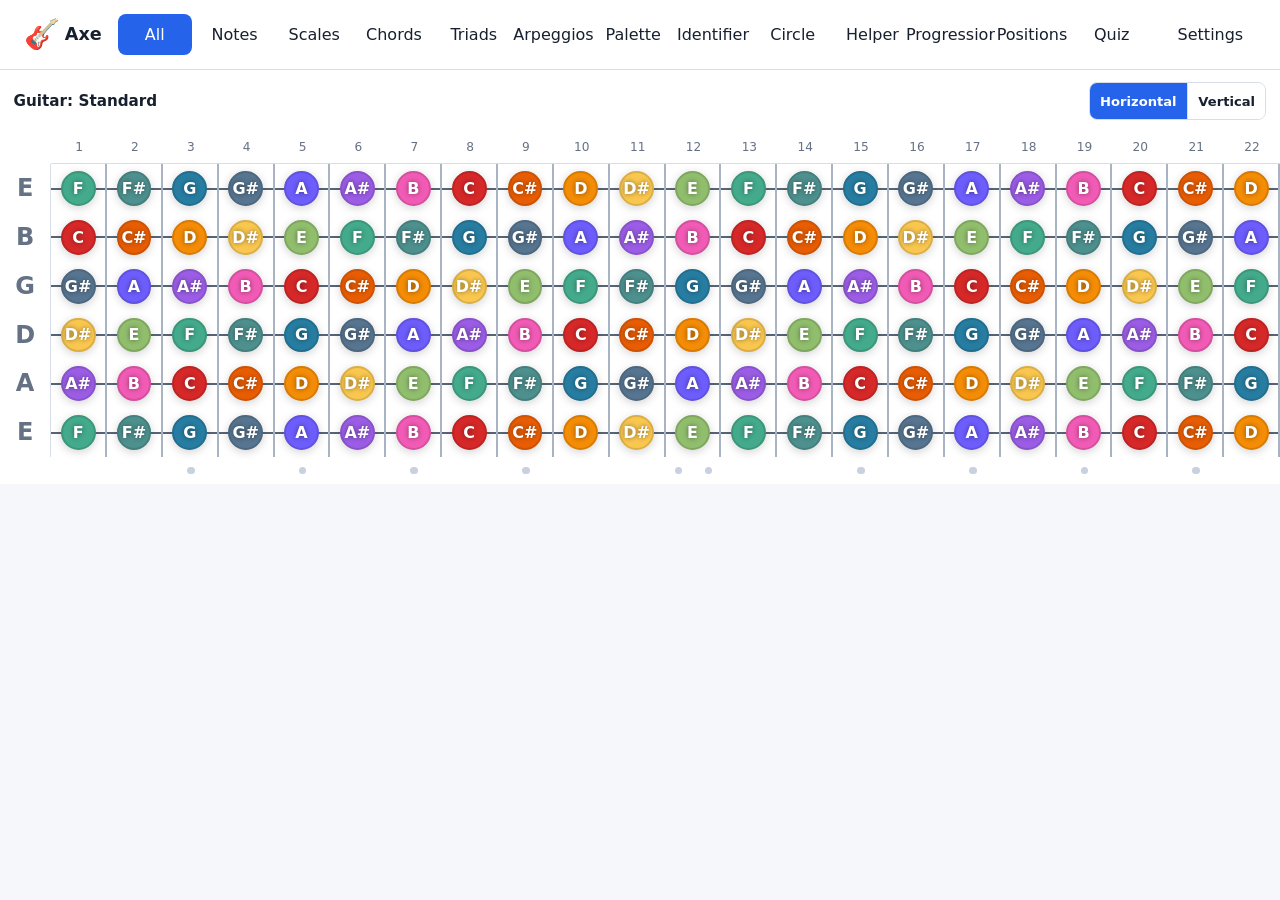
==== commit 8ed10ca2: "Add triad and arpeggio practice modes; update README, styles, and service worker" ====
--- a/index.html
+++ b/index.html
@@ -7,13 +7,13 @@
     <meta name="description" content="A fast local-first fretboard trainer for guitar, bass, ukulele, and custom stringed instruments." />
     <title>Axe</title>
     <link rel="manifest" href="manifest.webmanifest" />
-    <link rel="stylesheet" href="styles.css?v=10" />
+    <link rel="stylesheet" href="styles.css?v=11" />
     <link
       rel="icon"
       href="data:image/svg+xml,<svg xmlns=%22http://www.w3.org/2000/svg%22 viewBox=%220 0 100 100%22><text y=%22.9em%22 font-size=%2290%22>🎸</text></svg>" />
   </head>
   <body>
     <fretboard-app></fretboard-app>
-    <script src="app.js?v=10" type="module"></script>
+    <script src="app.js?v=11" type="module"></script>
   </body>
 </html>
--- a/styles.css
+++ b/styles.css
@@ -289,7 +289,7 @@
 
 .segmented {
   display: grid;
-  grid-template-columns: repeat(11, minmax(0, 1fr));
+  grid-template-columns: repeat(13, minmax(0, 1fr));
   gap: 0.35rem;
   width: min(1080px, 100%);
 }
@@ -302,6 +302,8 @@
 note-filter,
 scale-panel,
 chord-panel,
+triad-panel,
+arpeggio-panel,
 chord-palette-panel,
 chord-identifier-panel,
 circle-of-fifths-panel,
@@ -1126,7 +1128,8 @@
   grid-column: 1 / -1;
 }
 
-.position-panel {
+.position-panel,
+.practice-panel {
   grid-column: 1 / -1;
 }
 
@@ -1552,6 +1555,7 @@
   .helper-controls,
   .palette-controls,
   .position-controls,
+  .practice-controls,
   .function-strip,
   .progression-controls,
   .explanation-grid {
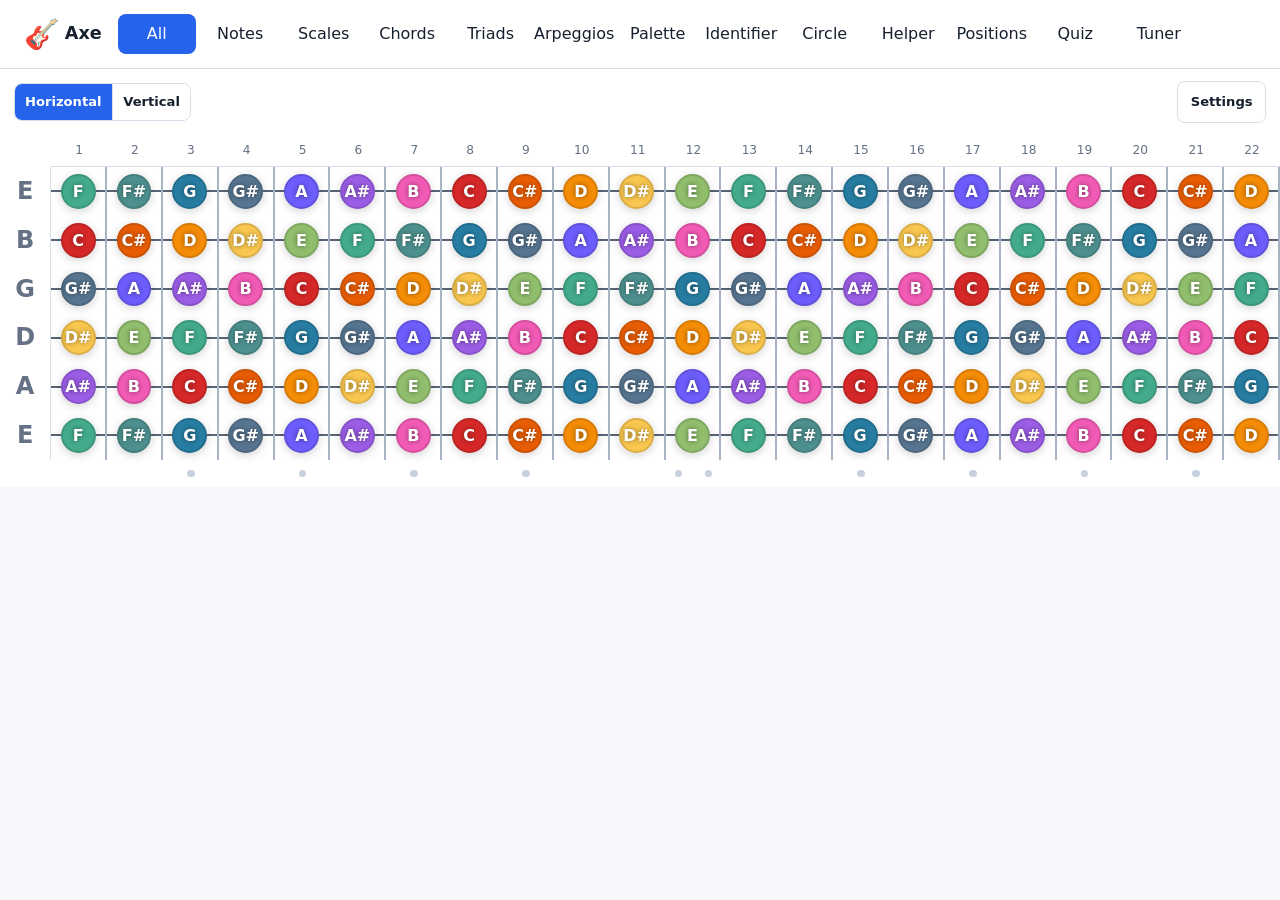
==== commit d990f069: "Add microphone tuner mode with UI and service worker updates: implement tuner functionality, enhance" ====
--- a/index.html
+++ b/index.html
@@ -7,13 +7,13 @@
     <meta name="description" content="A fast local-first fretboard trainer for guitar, bass, ukulele, and custom stringed instruments." />
     <title>Axe</title>
     <link rel="manifest" href="manifest.webmanifest" />
-    <link rel="stylesheet" href="styles.css?v=11" />
+    <link rel="stylesheet" href="styles.css?v=12" />
     <link
       rel="icon"
       href="data:image/svg+xml,<svg xmlns=%22http://www.w3.org/2000/svg%22 viewBox=%220 0 100 100%22><text y=%22.9em%22 font-size=%2290%22>🎸</text></svg>" />
   </head>
   <body>
     <fretboard-app></fretboard-app>
-    <script src="app.js?v=11" type="module"></script>
+    <script src="app.js?v=12" type="module"></script>
   </body>
 </html>
--- a/styles.css
+++ b/styles.css
@@ -208,12 +208,6 @@
   border: none;
 }
 
-.top-actions {
-  display: flex;
-  align-items: center;
-  gap: 0.45rem;
-}
-
 .menu-toggle {
   display: none;
   width: var(--tap);
@@ -285,6 +279,10 @@
   display: flex;
   flex-wrap: wrap;
   gap: 0.45rem;
+}
+
+.panel > .button-row {
+  margin-top: 0.75rem;
 }
 
 .segmented {
@@ -308,10 +306,10 @@
 chord-identifier-panel,
 circle-of-fifths-panel,
 chord-helper-panel,
-progression-builder-panel,
 position-panel,
 quiz-panel,
 tuning-panel,
+tuner-panel,
 fretboard-view {
   display: block;
 }
@@ -491,6 +489,166 @@
   flex: 1 1 0;
 }
 
+.tuner-card {
+  display: grid;
+  gap: 1rem;
+  width: min(760px, 100%);
+  margin: 0 auto;
+  padding: clamp(1rem, 4vw, 2rem);
+  background: var(--surface);
+  box-shadow: var(--shadow);
+}
+
+.tuner-header,
+.tuner-meter-labels {
+  display: flex;
+  align-items: center;
+  justify-content: space-between;
+  gap: 1rem;
+}
+
+.tuner-header h1,
+.tuner-frequency,
+.tuner-target,
+.tuner-cents {
+  margin: 0;
+}
+
+.control-label {
+  color: var(--muted);
+  font-size: 0.78rem;
+  font-weight: 750;
+  letter-spacing: 0.04em;
+  text-transform: uppercase;
+}
+
+.tuner-header h1 {
+  font-size: clamp(1.1rem, 4vw, 1.55rem);
+}
+
+.tuner-state {
+  color: var(--muted);
+  font-size: 0.82rem;
+  white-space: nowrap;
+}
+
+.tuner-reading {
+  display: grid;
+  justify-items: center;
+  gap: 0.15rem;
+  padding-block: clamp(1rem, 5vw, 2.5rem);
+  text-align: center;
+}
+
+.tuner-note {
+  min-height: 7rem;
+  color: var(--text);
+  font-size: clamp(6rem, 25vw, 10rem);
+  font-weight: 850;
+  letter-spacing: -0.08em;
+  line-height: 0.9;
+}
+
+.tuner-octave {
+  color: var(--muted);
+  font-size: 1.15rem;
+  font-weight: 750;
+}
+
+.tuner-frequency,
+.tuner-target,
+.tuner-cents {
+  color: var(--muted);
+  font-variant-numeric: tabular-nums;
+}
+
+.tuner-meter {
+  display: grid;
+  gap: 0.45rem;
+}
+
+.tuner-meter-labels {
+  color: var(--muted);
+  font-size: 0.8rem;
+  font-weight: 750;
+}
+
+.tuner-meter-labels span:nth-child(2) {
+  color: var(--success);
+}
+
+.tuner-meter-track {
+  position: relative;
+  height: 2.6rem;
+  border: 1px solid var(--border);
+  border-radius: 999px;
+  background: linear-gradient(90deg, color-mix(in srgb, var(--danger), var(--surface) 72%), var(--surface-2) 42%, color-mix(in srgb, var(--success), var(--surface) 72%) 50%, var(--surface-2) 58%, color-mix(in srgb, var(--warning), var(--surface) 72%));
+  overflow: hidden;
+}
+
+.tuner-meter-center {
+  position: absolute;
+  inset: 0 auto 0 50%;
+  width: 2px;
+  background: var(--success);
+}
+
+.tuner-needle {
+  position: absolute;
+  top: 0.25rem;
+  bottom: 0.25rem;
+  left: 50%;
+  width: 0.28rem;
+  border-radius: 999px;
+  background: var(--text);
+  box-shadow: 0 0 0.7rem color-mix(in srgb, var(--text), transparent 35%);
+  transform: translateX(-50%);
+  transition: transform 100ms ease-out;
+}
+
+.tuner-cents {
+  justify-self: center;
+  font-weight: 800;
+}
+
+.tuner-status {
+  min-height: 1.5rem;
+  color: var(--text);
+  text-align: center;
+  font-weight: 750;
+}
+
+.tuner-controls {
+  display: grid;
+  gap: 0.85rem;
+  border-top: 1px solid var(--border);
+  padding-top: 0.85rem;
+}
+
+.tuner-control-group,
+.tuner-reference {
+  display: grid;
+  gap: 0.45rem;
+}
+
+.tuner-strings {
+  display: grid;
+  grid-template-columns: repeat(auto-fit, minmax(3rem, 1fr));
+  gap: 0.45rem;
+}
+
+.tuner-strings button[aria-pressed="true"] {
+  background: var(--accent);
+  color: var(--accent-text);
+}
+
+.tuner-message {
+  display: grid;
+  gap: 0.65rem;
+  color: var(--danger);
+  text-align: center;
+}
+
 .workspace {
   display: grid;
   min-width: 0;
@@ -513,17 +671,9 @@
   padding: 0.75rem 0.85rem;
 }
 
-.fretboard-meta {
-  min-width: 0;
-  flex: 1 1 auto;
-}
-
-.fretboard-toolbar strong {
-  display: block;
-  overflow: hidden;
-  font-size: 0.95rem;
-  text-overflow: ellipsis;
-  white-space: nowrap;
+.fretboard-toolbar button {
+  font-size: 0.82rem;
+  font-weight: 750;
 }
 
 .orientation-toggle {
@@ -1035,12 +1185,6 @@
   gap: 0.65rem;
 }
 
-.summary-grid {
-  display: grid;
-  grid-template-columns: repeat(2, minmax(0, 1fr));
-  gap: 0.65rem;
-}
-
 .summary-block {
   display: grid;
   gap: 0.28rem;
@@ -1124,10 +1268,6 @@
   grid-column: 1 / -1;
 }
 
-.progression-builder-panel {
-  grid-column: 1 / -1;
-}
-
 .position-panel,
 .practice-panel {
   grid-column: 1 / -1;
@@ -1138,39 +1278,27 @@
 }
 
 .identifier-results,
-.identifier-facts,
-.identifier-alternatives,
 .identifier-saved {
   display: grid;
   gap: 0.55rem;
 }
 
-.identifier-alternatives p {
+.identifier-results p,
+.identifier-results li {
   color: var(--muted);
   font-size: 0.82rem;
 }
 
-.identifier-facts {
-  grid-template-columns: repeat(4, minmax(0, 1fr));
-}
-
-.identifier-alternatives {
-  border: 1px solid var(--border);
-  border-radius: var(--radius);
-  background: var(--surface-2);
-  padding: 0.55rem;
-}
-
-.identifier-alternatives strong {
+.identifier-results strong {
   font-size: 0.85rem;
 }
 
-.identifier-alternatives ol,
-.identifier-alternatives p {
+.identifier-results ol,
+.identifier-results p {
   margin: 0.35rem 0 0;
 }
 
-.identifier-alternatives ol {
+.identifier-results ol {
   padding-left: 1.25rem;
 }
 
@@ -1382,6 +1510,10 @@
   margin: 0;
   color: var(--text);
   font-size: 0.88rem;
+}
+
+.summary-subheading {
+  margin-top: 0.75rem;
 }
 
 .saved-list {
@@ -1529,11 +1661,6 @@
     display: flex;
   }
 
-  .top-actions {
-    justify-content: flex-end;
-  }
-
-  .top-actions,
   .topbar mode-selector,
   .controls {
     width: 100%;
@@ -1550,14 +1677,11 @@
   }
 
   .circle-layout,
-  .summary-grid,
-  .identifier-facts,
   .helper-controls,
   .palette-controls,
   .position-controls,
   .practice-controls,
   .function-strip,
-  .progression-controls,
   .explanation-grid {
     grid-template-columns: 1fr;
   }
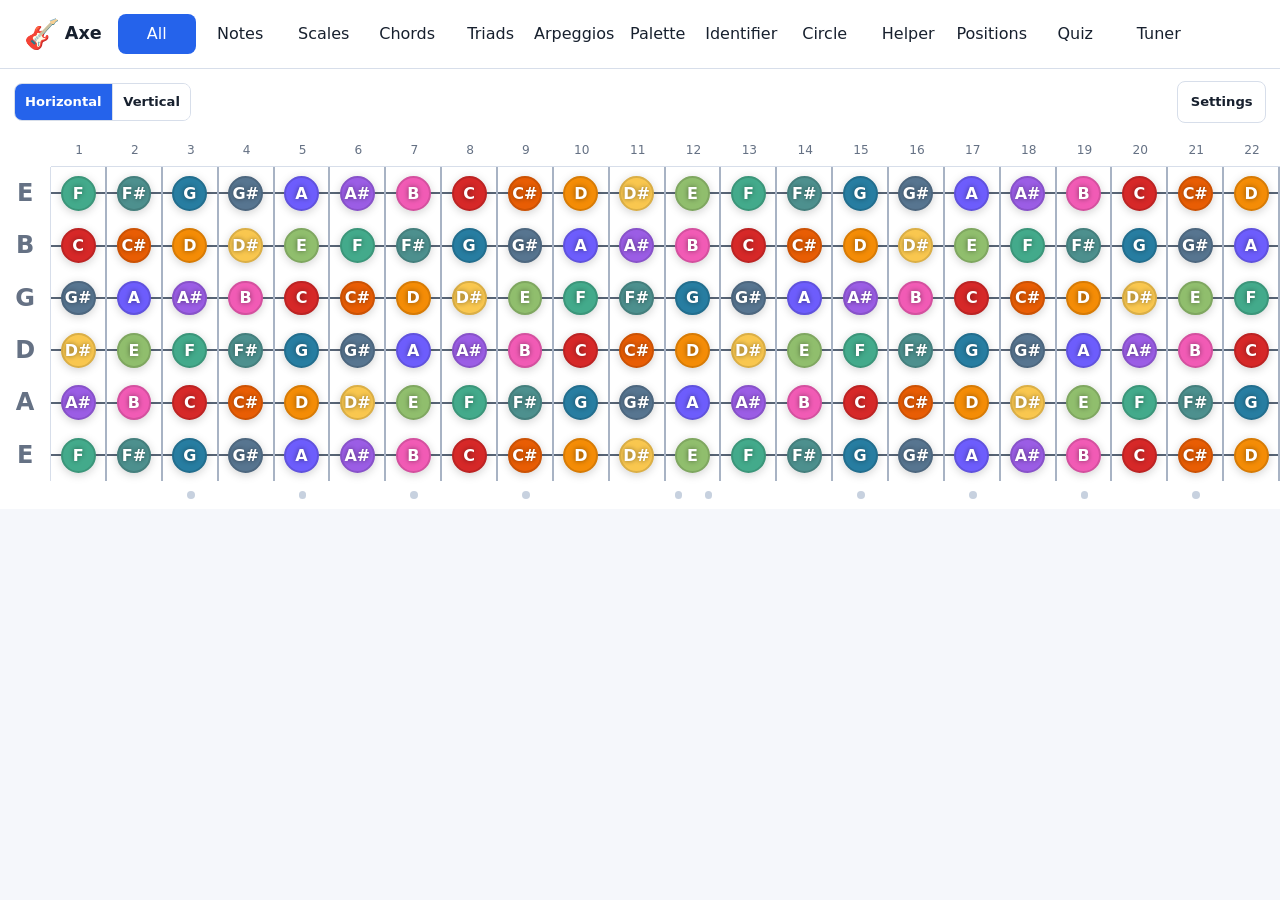
==== commit 9fdf0edf: "Add Karplus–Strong playback for notes and guitar voicings" ====
--- a/index.html
+++ b/index.html
@@ -7,13 +7,13 @@
     <meta name="description" content="A fast local-first fretboard trainer for guitar, bass, ukulele, and custom stringed instruments." />
     <title>Axe</title>
     <link rel="manifest" href="manifest.webmanifest" />
-    <link rel="stylesheet" href="styles.css?v=12" />
+    <link rel="stylesheet" href="styles.css?v=16" />
     <link
       rel="icon"
       href="data:image/svg+xml,<svg xmlns=%22http://www.w3.org/2000/svg%22 viewBox=%220 0 100 100%22><text y=%22.9em%22 font-size=%2290%22>🎸</text></svg>" />
   </head>
   <body>
     <fretboard-app></fretboard-app>
-    <script src="app.js?v=12" type="module"></script>
+    <script src="app.js?v=16" type="module"></script>
   </body>
 </html>
--- a/styles.css
+++ b/styles.css
@@ -676,6 +676,19 @@
   font-weight: 750;
 }
 
+.playback-controls {
+  display: flex;
+  flex-wrap: wrap;
+  gap: 0.4rem;
+  margin-top: 0.75rem;
+}
+
+.playback-controls button {
+  min-height: 2.25rem;
+  font-size: 0.8rem;
+  font-weight: 750;
+}
+
 .orientation-toggle {
   display: inline-flex;
   flex: 0 0 auto;
@@ -748,6 +761,23 @@
   font-weight: 800;
   padding-inline: 0.25rem;
   border-right: 1px solid var(--border);
+}
+
+button.string-name:not(.identifier-headstock) {
+  width: 100%;
+  height: 100%;
+  min-height: 3.05rem;
+  border: 0;
+  border-right: 1px solid var(--border);
+  border-radius: 0;
+  background: transparent;
+  cursor: pointer;
+}
+
+button.string-name:not(.identifier-headstock):hover,
+button.string-name:not(.identifier-headstock):focus-visible {
+  background: var(--surface-2);
+  color: var(--text);
 }
 
 .string-name.open-selected {
@@ -1429,49 +1459,6 @@
   font-size: 0.84rem;
 }
 
-.progression-controls {
-  grid-template-columns: repeat(2, minmax(160px, 1fr));
-}
-
-.builder-chord-row {
-  display: grid;
-  grid-template-columns: repeat(auto-fit, minmax(7rem, 1fr));
-  gap: 0.55rem;
-  margin-top: 0.75rem;
-}
-
-.builder-chord-card {
-  display: grid;
-  justify-items: start;
-  gap: 0.18rem;
-  min-height: 5.25rem;
-  border: 1px solid var(--border);
-  border-radius: var(--radius);
-  background: var(--surface);
-  padding: 0.65rem;
-  color: var(--text);
-  text-align: left;
-}
-
-.builder-chord-card[aria-current="true"] {
-  border-color: var(--accent);
-  background: color-mix(in srgb, var(--accent), var(--surface) 84%);
-  box-shadow: inset 0 0 0 2px var(--accent);
-}
-
-.builder-chord-card b {
-  font-size: 1rem;
-}
-
-.builder-chord-card span {
-  font-weight: 850;
-}
-
-.builder-chord-card small {
-  color: var(--muted);
-  font-weight: 750;
-}
-
 .builder-actions {
   display: flex;
   flex-wrap: wrap;
@@ -1484,19 +1471,10 @@
   min-width: min(12rem, 100%);
 }
 
-.suggestion-row,
 .saved-progressions {
   display: grid;
   gap: 0.45rem;
   margin-top: 0.75rem;
-}
-
-.suggestion-row > strong {
-  font-size: 0.85rem;
-}
-
-.suggestion-row button {
-  min-height: 2.2rem;
 }
 
 .explanation-grid {
